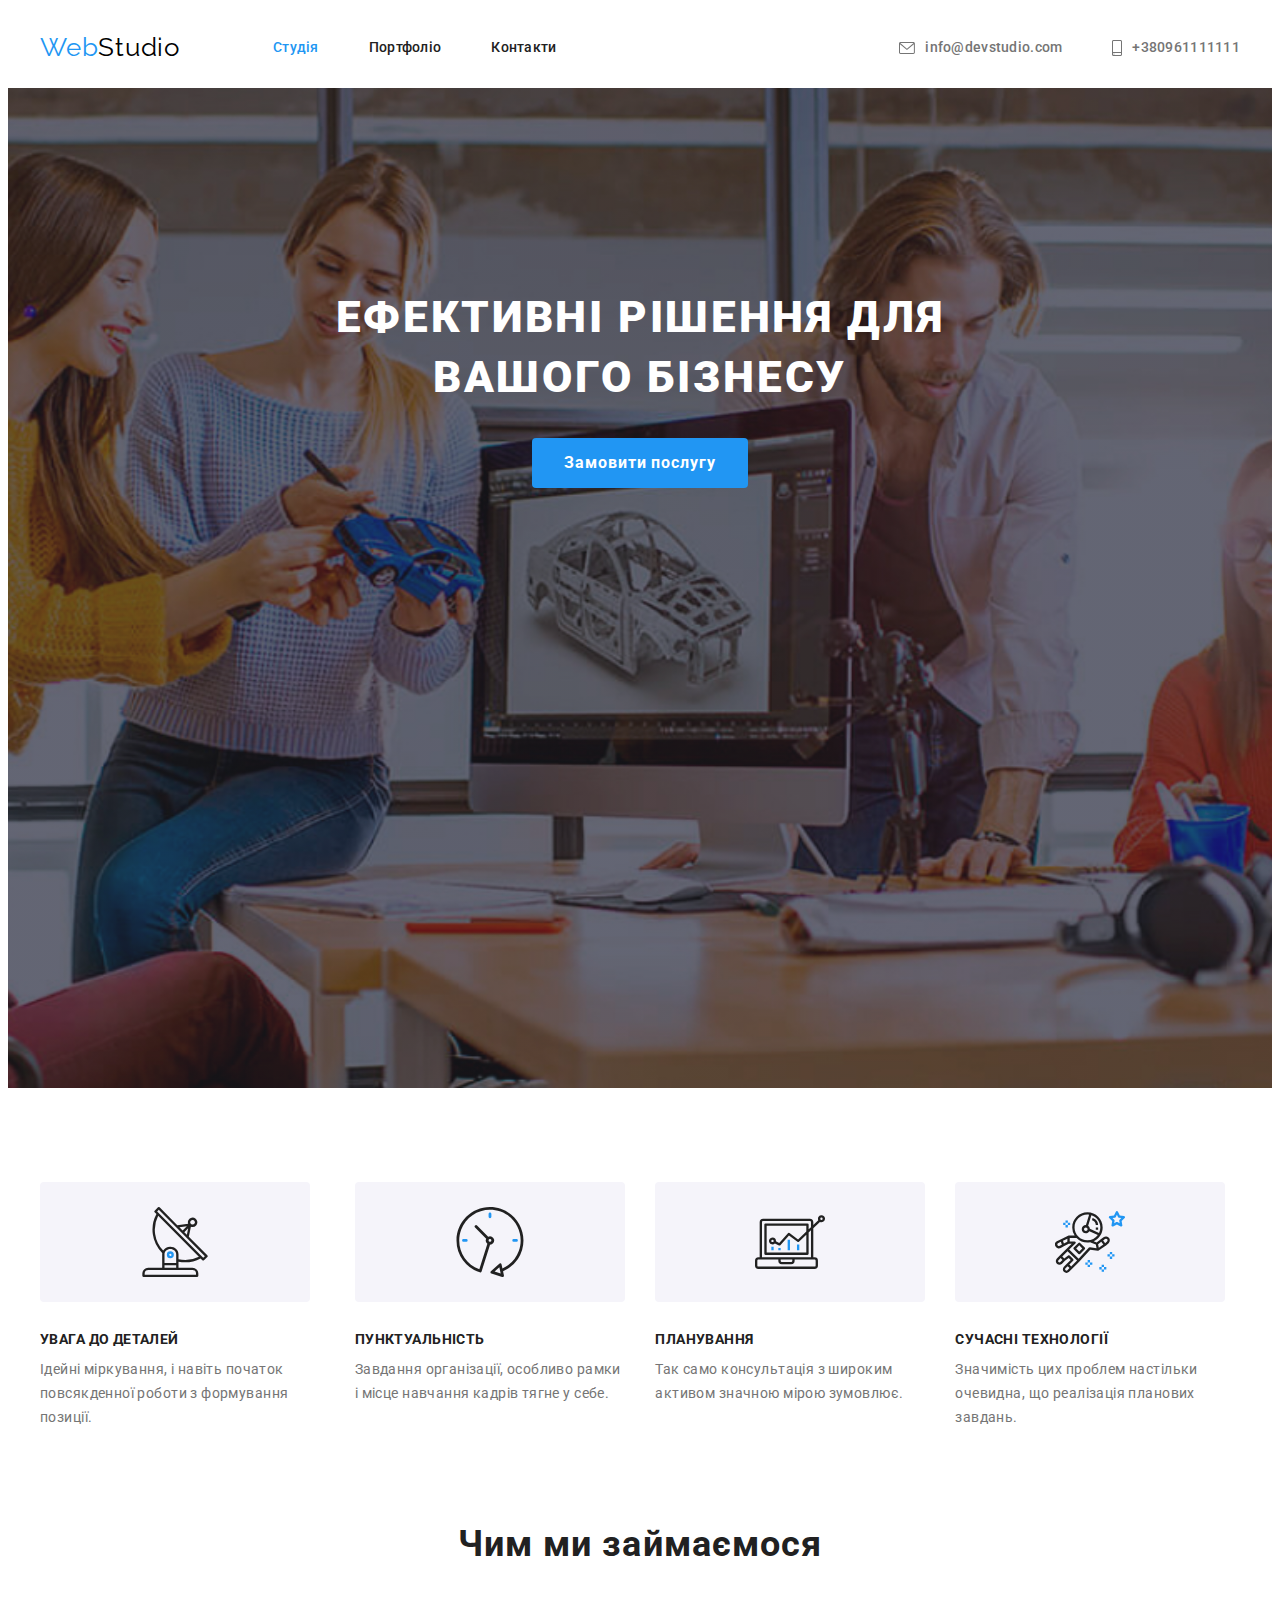
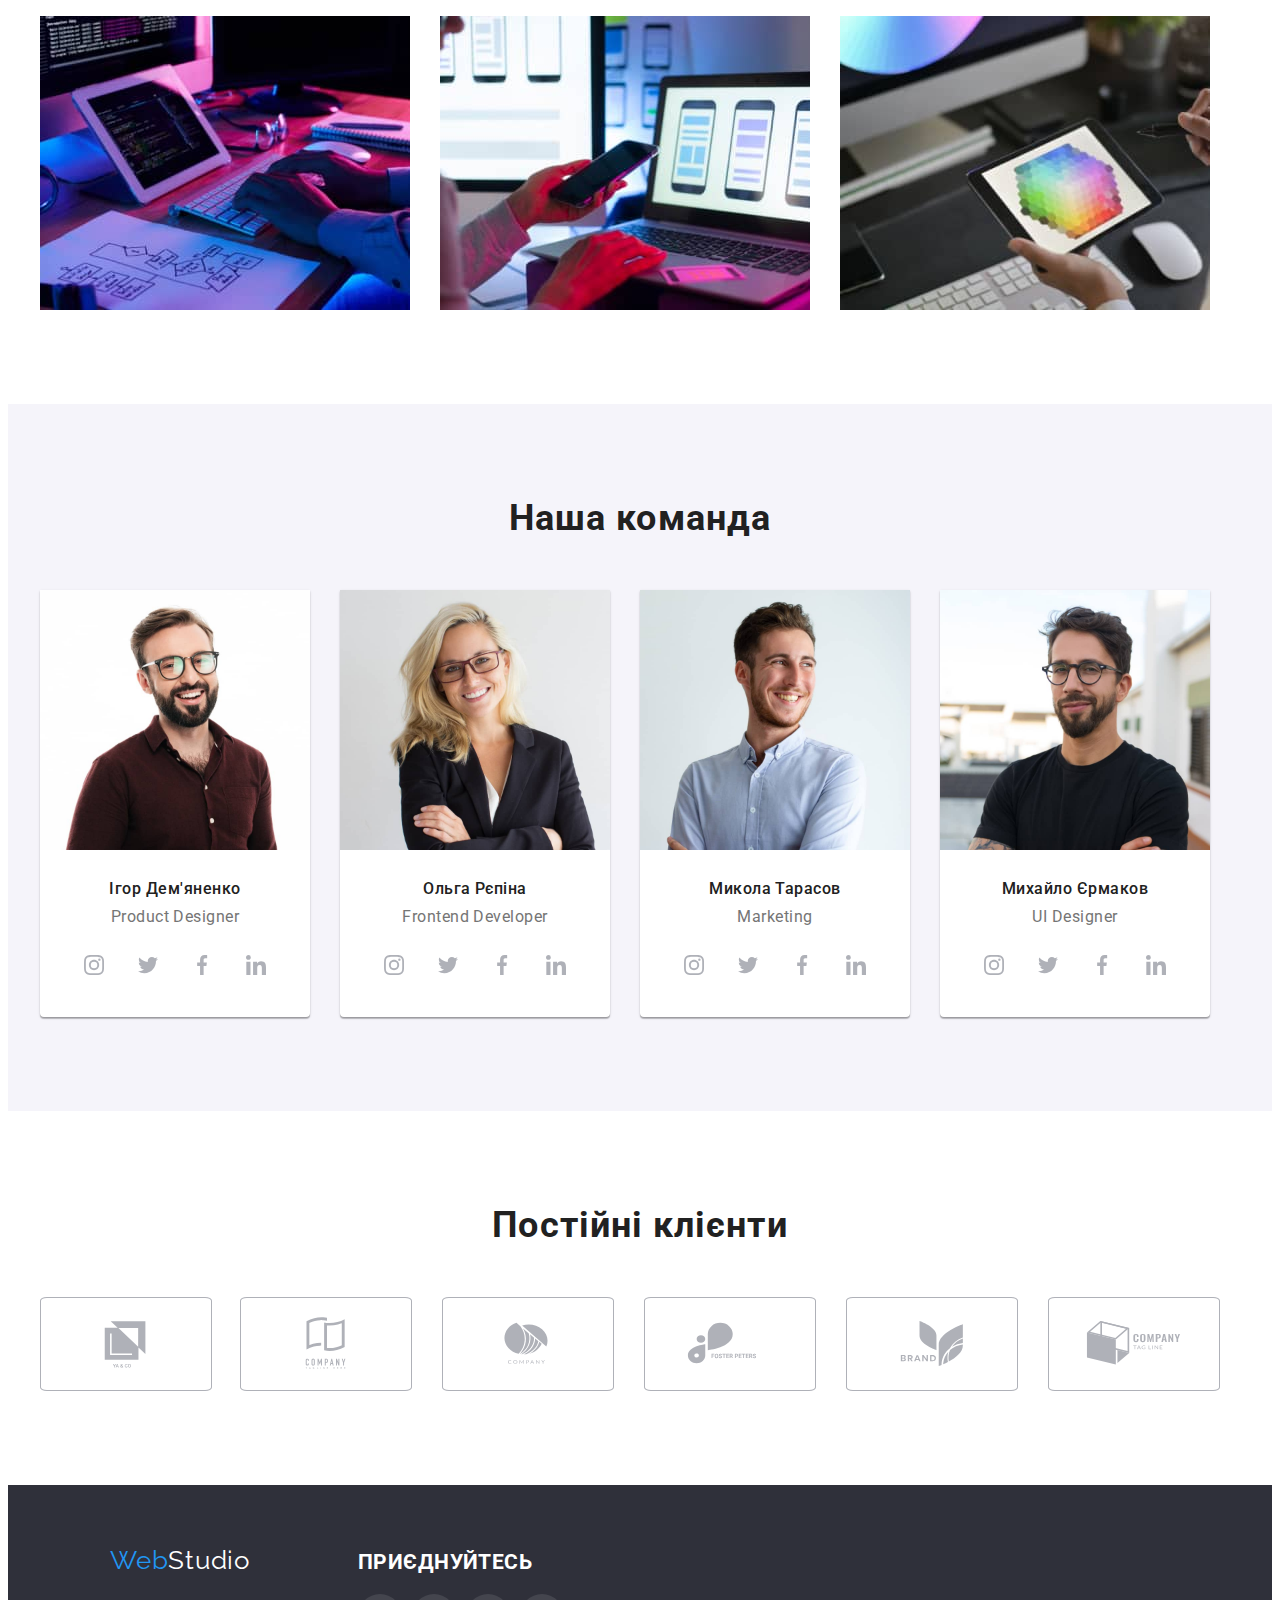
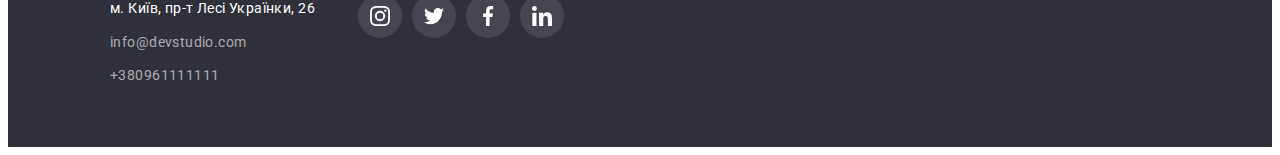
==== index.html @ 0c202efd "Initial commit" ====
<!DOCTYPE html>
<html lang="uk">
  <head>
    <meta charset="UTF-8" />
    <meta http-equiv="X-UA-Compatible" content="IE=edge" />
    <meta name="viewport" content="width=device-width, initial-scale=1.0" />
    <title>Document</title>
    <link
      rel="stylesheet"
      href="https://cdnjs.cloudflare.com/ajax/libs/modern-normalize/1.1.0/modern-normalize.min.css"
      integrity="sha512-wpPYUAdjBVSE4KJnH1VR1HeZfpl1ub8YT/NKx4PuQ5NmX2tKuGu6U/JRp5y+Y8XG2tV+wKQpNHVUX03MfMFn9Q=="
      crossorigin="anonymous"
      referrerpolicy="no-referrer"
    />
    <link
      href="https://fonts.googleapis.com/css2?family=Raleway:wght@700&family=Roboto:wght@400;500;700;900&display=swap"
      rel="stylesheet"
    />
    <link rel="stylesheet" href="./css/styles.css" />
  </head>
  <body>
    <header>
      <div class="container header-container">
        <a href="./index.html" class="logo"
          >Web<span class="logo-header">Studio</span></a
        >
        <nav class="section-works-header">
          <ul class="site-nav list">
            <li class="item">
              <a href="./index.html" class="link current">Студія</a>
            </li>
            <li class="item">
              <a href="./portfolio.html" class="link">Портфоліо</a>
            </li>
            <li class="item"><a href="#" class="link">Контакти</a></li>
          </ul>
        </nav>

        <ul class="list address-header">
          <li class="item">
            <a href="mailto:info@devstudio.com" class="link-address" lang="en">
              <svg class="header-section-address-logo" width="16" height="12">
                <use href="./images/icons-new.svg#icon-envelope"></use>
              </svg>
              info@devstudio.com</a
            >
          </li>
          <li class="item">
            <a href="tel:+380961111111" class="link-address">
              <svg class="header-section-address-logo" width="10" height="16">
                <use href="./images/icons-new.svg#icon-smartphone"></use>
              </svg>
              +380961111111</a
            >
          </li>
        </ul>
      </div>
    </header>
    <main>
      <section class="hero">
        <div class="hero-container container">
          <h1 class="hero-title">Ефективні рішення для вашого бізнесу</h1>
          <button type="button" class="button primary">Замовити послугу</button>
        </div>
      </section>

      <section class="section">
        <div class="container">
          <h2 class="pattern-hidden">Наші переваги</h2>

          <ul class="advantages-list list">
            <li class="item">
              <div class="box-icon-advantages">
                <svg class="icon-advantages" width="70" height="70">
                  <use href="./images/icons-new.svg#icon-antenna"></use>
                </svg>
              </div>
              <h3 class="section-title-primary">УВАГА ДО ДЕТАЛЕЙ</h3>
              <p class="description-advantages">
                Ідейні міркування, і навіть початок повсякденної роботи з
                формування позиції.
              </p>
            </li>
            <li class="item">
              <div class="box-icon-advantages">
                <svg class="icon-advantages" width="70" height="70">
                  <use href="./images/icons-new.svg#icon-clock"></use>
                </svg>
              </div>
              <h3 class="section-title-primary">ПУНКТУАЛЬНІСТЬ</h3>
              <p class="description-advantages">
                Завдання організації, особливо рамки і місце навчання кадрів
                тягне у себе.
              </p>
            </li>
            <li class="item">
              <div class="box-icon-advantages">
                <svg class="icon-advantages" width="70" height="70">
                  <use href="./images/icons-new.svg#icon-diagram"></use>
                </svg>
              </div>
              <h3 class="section-title-primary">ПЛАНУВАННЯ</h3>
              <p class="description-advantages">
                Так само консультація з широким активом значною мірою зумовлює.
              </p>
            </li>
            <li class="item">
              <div class="box-icon-advantages">
                <svg class="icon-advantages" width="70" height="70">
                  <use href="./images/icons-new.svg#icon-astronaut"></use>
                </svg>
              </div>
              <h3 class="section-title-primary">СУЧАСНІ ТЕХНОЛОГІЇ</h3>
              <p class="description-advantages">
                Значимість цих проблем настільки очевидна, що реалізація
                планових завдань.
              </p>
            </li>
          </ul>
        </div>
      </section>
      <section class="work section">
        <div class="container">
          <h2 class="section-title-secondadry">Чим ми займаємося</h2>
          <ul class="work-list list">
            <li>
              <img
                src="./images/comp.jpg"
                alt="Фото с изображением экрана компьютера"
                width="370"
              />
            </li>
            <li>
              <img
                src="./images/smartphone.jpg"
                alt="Фото с изображением смартфона"
                width="370"
              />
            </li>
            <li>
              <img
                src="./images/tablet.jpg"
                alt="Фото с изображением планшета"
                width="370"
              />
            </li>
          </ul>
        </div>
      </section>

      <section class="section-team section">
        <div class="container">
          <h2 class="section-title-secondadry-team">Наша команда</h2>
          <ul class="members list">
            <li class="members-item">
              <img
                src="./images/demianenko.jpg"
                alt="Фото Дем'яненко"
                width="270"
                height="260"
              />
              <div class="names-and-description">
                <h3 class="section-names">Ігор Дем'яненко</h3>
                <p class="description-team">Product Designer</p>
                <ul class="social list">
                  <li class="social-item">
                    <a
                      class="social-link link"
                      href="http://instagram.com"
                      target="_blank"
                      rel="noopener norefference"
                      aria-label="Instagram"
                    >
                      <svg class="social-icon" width="20" height="20">
                        <use href="./images/icons-new.svg#icon-instagram"></use>
                      </svg>
                    </a>
                  </li>
                  <li class="social-item">
                    <a
                      class="social-link link"
                      href="http://twitter.com"
                      target="_blank"
                      rel="noopener norefference"
                      aria-label="Twitter logo"
                    >
                      <svg class="social-icon" width="20" height="20">
                        <use href="./images/icons-new.svg#icon-twitter"></use>
                      </svg>
                    </a>
                  </li>
                  <li class="social-item">
                    <a
                      class="social-link link"
                      href="http://facebook.com"
                      target="_blank"
                      rel="noopener norefference"
                      aria-label="Facebook logo"
                    >
                      <svg class="social-icon" width="20" height="20">
                        <use href="./images/icons-new.svg#icon-facebook"></use>
                      </svg>
                    </a>
                  </li>
                  <li class="social-item">
                    <a
                      class="social-link link"
                      href="http://linkedin.com"
                      target="_blank"
                      rel="noopener norefference"
                      aria-label="linkedin logo"
                    >
                      <svg class="social-icon" width="20" height="20">
                        <use href="./images/icons-new.svg#icon-linkedin"></use>
                      </svg>
                    </a>
                  </li>
                </ul>
              </div>
            </li>
            <li class="members-item">
              <img
                src="./images/repina.jpg"
                alt="Фото Рєпіної"
                width="270"
                height="260"
              />
              <div class="names-and-description">
                <h3 class="section-names">Ольга Рєпіна</h3>
                <p class="description-team">Frontend Developer</p>
                <ul class="social list">
                  <li class="social-item">
                    <a
                      class="social-link link"
                      href="http://instagram.com"
                      target="_blank"
                      rel="noopener norefference"
                      aria-label="Instagram"
                    >
                      <svg class="social-icon" width="20" height="20">
                        <use href="./images/icons-new.svg#icon-instagram"></use>
                      </svg>
                    </a>
                  </li>
                  <li class="social-item">
                    <a
                      class="social-link link"
                      href="http://twitter.com"
                      target="_blank"
                      rel="noopener norefference"
                      aria-label="Twitter logo"
                    >
                      <svg class="social-icon" width="20" height="20">
                        <use href="./images/icons-new.svg#icon-twitter"></use>
                      </svg>
                    </a>
                  </li>
                  <li class="social-item">
                    <a
                      class="social-link link"
                      href="http://facebook.com"
                      target="_blank"
                      rel="noopener norefference"
                      aria-label="Facebook logo"
                    >
                      <svg class="social-icon" width="20" height="20">
                        <use href="./images/icons-new.svg#icon-facebook"></use>
                      </svg>
                    </a>
                  </li>
                  <li class="social-item">
                    <a
                      class="social-link link"
                      href="http://linkedin.com"
                      target="_blank"
                      rel="noopener norefference"
                      aria-label="linkedin logo"
                    >
                      <svg class="social-icon" width="20" height="20">
                        <use href="./images/icons-new.svg#icon-linkedin"></use>
                      </svg>
                    </a>
                  </li>
                </ul>
              </div>
            </li>
            <li class="members-item">
              <img
                src="./images/tarasov.jpg"
                alt="Фото Тарасова"
                width="270"
                height="260"
              />
              <div class="names-and-description">
                <h3 class="section-names">Микола Тарасов</h3>
                <p class="description-team">Marketing</p>
                <ul class="social list">
                  <li class="social-item">
                    <a
                      class="social-link link"
                      href="http://instagram.com"
                      target="_blank"
                      rel="noopener norefference"
                      aria-label="Instagram"
                    >
                      <svg class="social-icon" width="20" height="20">
                        <use href="./images/icons-new.svg#icon-instagram"></use>
                      </svg>
                    </a>
                  </li>
                  <li class="social-item">
                    <a
                      class="social-link link"
                      href="http://twitter.com"
                      target="_blank"
                      rel="noopener norefference"
                      aria-label="Twitter logo"
                    >
                      <svg class="social-icon" width="20" height="20">
                        <use href="./images/icons-new.svg#icon-twitter"></use>
                      </svg>
                    </a>
                  </li>
                  <li class="social-item">
                    <a
                      class="social-link link"
                      href="http://facebook.com"
                      target="_blank"
                      rel="noopener norefference"
                      aria-label="Facebook logo"
                    >
                      <svg class="social-icon" width="20" height="20">
                        <use href="./images/icons-new.svg#icon-facebook"></use>
                      </svg>
                    </a>
                  </li>
                  <li class="social-item">
                    <a
                      class="social-link link"
                      href="http://linkedin.com"
                      target="_blank"
                      rel="noopener norefference"
                      aria-label="linkedin logo"
                    >
                      <svg class="social-icon" width="20" height="20">
                        <use href="./images/icons-new.svg#icon-linkedin"></use>
                      </svg>
                    </a>
                  </li>
                </ul>
              </div>
            </li>
            <li class="members-item">
              <img
                src="./images/ermakov.jpg"
                alt="Фото Єрмакова"
                width="270"
                height="260"
              />
              <div class="names-and-description">
                <h3 class="section-names">Михайло Єрмаков</h3>
                <p class="description-team">UI Designer</p>
                <ul class="social list">
                  <li class="social-item">
                    <a
                      class="social-link link"
                      href="http://instagram.com"
                      target="_blank"
                      rel="noopener norefference"
                      aria-label="Instagram"
                    >
                      <svg class="social-icon" width="20" height="20">
                        <use href="./images/icons-new.svg#icon-instagram"></use>
                      </svg>
                    </a>
                  </li>
                  <li class="social-item">
                    <a
                      class="social-link link"
                      href="http://twitter.com"
                      target="_blank"
                      rel="noopener norefference"
                      aria-label="Twitter logo"
                    >
                      <svg class="social-icon" width="20" height="20">
                        <use href="./images/icons-new.svg#icon-twitter"></use>
                      </svg>
                    </a>
                  </li>
                  <li class="social-item">
                    <a
                      class="social-link link"
                      href="http://facebook.com"
                      target="_blank"
                      rel="noopener norefference"
                      aria-label="Facebook logo"
                    >
                      <svg class="social-icon" width="20" height="20">
                        <use href="./images/icons-new.svg#icon-facebook"></use>
                      </svg>
                    </a>
                  </li>
                  <li class="social-item">
                    <a
                      class="social-link link"
                      href="http://linkedin.com"
                      target="_blank"
                      rel="noopener norefference"
                      aria-label="linkedin logo"
                    >
                      <svg class="social-icon" width="20" height="20">
                        <use href="./images/icons-new.svg#icon-linkedin"></use>
                      </svg>
                    </a>
                  </li>
                </ul>
              </div>
            </li>
          </ul>
        </div>
      </section>
      <section class="section-our-clients">
        <div class="container">
          <h2 class="section-title-our-clients">Постійні клієнти</h2>
          <ul class="clients list">
            <li class="client-item">
              <a
                class="client-link link"
                href="#"
                target="_blank"
                rel="noopener norefference"
                aria-label="client logo"
              >
                <svg class="client-icon" width="106" height="60">
                  <use href="./images/icons-new.svg#icon-LogoYaCo1"></use>
                </svg>
              </a>
            </li>
            <li>
              <a
                class="client-link link"
                href="#"
                target="_blank"
                rel="noopener norefference"
                aria-label="client logo"
              >
                <svg class="client-icon" width="106" height="60">
                  <use href="./images/icons-new.svg#icon-LogoTagComp2"></use>
                </svg>
              </a>
            </li>
            <li>
              <a
                class="client-link link"
                href="#"
                target="_blank"
                rel="noopener norefference"
                aria-label="client logo"
              >
                <svg class="client-icon" width="106" height="60">
                  <use href="./images/icons-new.svg#icon-LogoComp3"></use>
                </svg>
              </a>
            </li>
            <li>
              <a
                class="client-link link"
                href="#"
                target="_blank"
                rel="noopener norefference"
                aria-label="client logo"
              >
                <svg class="client-icon" width="106" height="60">
                  <use
                    href="./images/icons-new.svg#icon-LogoFosterPeters4"
                  ></use>
                </svg>
              </a>
            </li>
            <li>
              <a
                class="client-link link"
                href="#"
                target="_blank"
                rel="noopener norefference"
                aria-label="client logo"
              >
                <svg class="client-icon" width="106" height="60">
                  <use href="./images/icons-new.svg#icon-LogoBrand5"></use>
                </svg>
              </a>
            </li>
            <li>
              <a
                class="client-link link"
                href="#"
                target="_blank"section-our-clients
                rel="noopener norefference"
                aria-label="client logo"
              >
                <svg class="client-icon" width="106" height="60">
                  <use href="./images/icons-new.svg#icon-LogoComp6"></use>
                </svg>
              </a>
            </li>
          </ul>
        </div>
      </section>
    </main>

    <footer class="section-works-footer">
      <div class="container common-wrap-footer">
        <div class="first-footer">
          <a href="./index.html" class="logo"
            >Web<span class="logo-footer">Studio</span>
          </a>
          <address class="address-footer">
            <ul class="list">
              <li class="address-item">
                <a
                  href="https://goo.gl/maps/Q7eHkyQhdYGQR9RCA"
                  target="_blank"
                  rel="noopener noreferrer nofollower"
                  class="link-address-footer"
                  >м. Київ, пр-т Лесі Українки, 26</a
                >
              </li>
              <li class="address-item">
                <a
                  href="mailto:info@devstudio.com"
                  class="address-footer"
                  lang="en"
                  >info@devstudio.com</a
                >
              </li>
              <li class="address-item">
                <a href="tel:+380961111111" class="address-footer"
                  >+380961111111</a
                >
              </li>
            </ul>
          </address>
        </div>

        <div class="container second-footer">
          <h2 class="section-title-social-footer">ПРИЄДНУЙТЕСЬ</h2>
          <ul class="social-footer list">
            <li class="social-item-footer">
              <a
                class="social-link-footer link"
                href="http://instagram.com"
                target="_blank"
                rel="noopener norefference"
                aria-label="Instagram"
              >
                <svg class="social-icon-footer" width="20" height="20">
                  <use href="./images/icons-new.svg#icon-instagram"></use>
                </svg>
              </a>
            </li>
            <li class="social-item-footer">
              <a
                class="social-link-footer link"
                href="http://twitter.com"
                target="_blank"
                rel="noopener norefference"
                aria-label="Twitter logo"
              >
                <svg class="social-icon-footer" width="20" height="20">
                  <use href="./images/icons-new.svg#icon-twitter"></use>
                </svg>
              </a>
            </li>
            <li class="social-item-footer">
              <a
                class="social-link-footer link"
                href="http://facebook.com"
                target="_blank"
                rel="noopener norefference"
                aria-label="Facebook logo"
              >
                <svg class="social-icon-footer" width="20" height="20">
                  <use href="./images/icons-new.svg#icon-facebook"></use>
                </svg>
              </a>
            </li>
            <li class="social-item-footer">
              <a
                class="social-link-footer link"
                href="http://linkedin.com"
                target="_blank"
                rel="noopener norefference"
                aria-label="linkedin logo"
              >
                <svg class="social-icon-footer" width="20" height="20">
                  <use href="./images/icons-new.svg#icon-linkedin"></use>
                </svg>
              </a>
            </li>
          </ul>
        </div>
      </div>
    </footer>
  </body>
</html>
---- css/styles.css ----
:root {
  --title-text-color: #212121;
  --maket-color: #ffffff;
  --primary-text-color: #757575;
  --accent-color: #2196f3;
}

body {
  font-family: Roboto, sans-serif;
  font-size: 14px;
  letter-spacing: 0.03em;
  background-color: var(--maket-color);
  color: var(--primary-text-color);
}

h1,
h2,
h3,
h4,
h5,
h6,
p {
  margin: 0;
}
img {
  display: block;
  max-width: 100%;
  height: auto;
}
button {
  display: block;
  cursor: pointer;
  border: none;
  border-radius: 4px;
}

.list {
  list-style: none;
  padding-left: 0;
  margin: 0;
}
.link {
  text-decoration: none;
}
.container {
  width: 1200px;
  margin: 0 auto;
  padding-left: 15px;
  padding-right: 15px;
}
.section {
  padding-top: 94px;
  padding-bottom: 94px;
}
/*Header*/

.header {
  border-bottom-width: 1px;
  border-bottom-style: solid;
  border-bottom-color: #ececec;
}

.header-container {
  display: flex;
  align-items: center;
}
.logo {
  font-family: Raleway, sans-serif;
  font-size: 26px;
  line-height: 1.2;
  letter-spacing: 0.03em;
  text-decoration: none;
  color: var(--accent-color);
  margin-right: 93px;
}
.address-header {
  margin-left: auto;
  display: flex;
  align-items: center;
  gap: 50px;
}
.link-address {
  font-weight: 500;
  line-height: 1.14;
  letter-spacing: 0.02em;
  color: var(--primary-text-color);
  text-decoration: none;
  display: flex;
  align-items: center;
}
.logo-header {
  color: #000000;
}
.logo-footer {
  color: var(--maket-color);
}

.site-nav .link {
  display: block;
  color: var(--title-text-color);
  font-weight: 500;
  line-height: 1.14;
  letter-spacing: 0.02em;
  text-decoration: none;
  cursor: pointer;
  padding-top: 32px;
  padding-bottom: 32px;
}
.site-nav .link:hover,
.site-nav .link:focus {
  color: var(--accent-color);
}
.site-nav .link.current {
  color: var(--accent-color);
  padding-top: 32px;
  padding-bottom: 32px;
}

.link-address:hover,
.link-address:focus {
  color: var(--accent-color);
}

.header-section-address-logo {
  margin-right: 10px;
  fill: currentColor;
}
.header-section-address-logo:hover,
.header-section-address-logo:focus {
  color: var(--accent-color);
}

/* Page header */

.section-works-header {
}
.site-nav {
  display: flex;
  gap: 50px;
}

.link-address .item:last-child {
  margin-right: 0;
  padding-right: 215px;
}
.link-address .item:not(:last-child) {
  margin-right: 50px;
  margin-left: 300px;
}

/*Hero-title*/

.hero {
  background-color: #2f303a;
  background-image: linear-gradient(
      rgba(47, 48, 58, 0.4),
      rgba(47, 48, 58, 0.4)
    ),
    url(../images/hero.jpg);
  background-position: center;
  background-size: cover;
  background-repeat: no-repeat;
  text-align: center;
  padding: 200px 0;
  max-width: 1600px;
  height: 600px;
  margin: 0 auto;
}
.hero-title {
  color: var(--maket-color);
  font-weight: 900;
  font-size: 44px;
  line-height: 1.36;
  text-align: center;
  letter-spacing: 0.06em;
  text-transform: uppercase;
  width: 696px;
  margin: 0 auto;
  margin-bottom: 30px;
  /* изменить тут марджин боттом перебвиает маржин авто*/
}
.button.primary {
  font-family: "Roboto";
  font-weight: 700;
  font-size: 16px;
  line-height: 1.87;
  letter-spacing: 0.06em;
  color: var(--maket-color);
  background: var(--accent-color);
  align-items: center;
  text-align: center;
  cursor: pointer;
  padding: 10px 32px;
  border: none;
  border-radius: 4px;
  margin-right: auto;
  margin-left: auto;
}

/* Section advantages*/

.pattern-hidden {
  position: absolute;
  width: 1px;
  height: 1px;
  margin: -1px;
  border: 0;
  padding: 0;
  white-space: nowrap;
  clip-path: inset(100%);
  clip: rect(0 0 0 0);
  overflow: hidden;
}
.advantages-list {
  display: flex;
  gap: 30px;
}

.section-title-primary {
  color: var(--title-text-color);
  font-weight: 700;
  line-height: 1.14;
  font-size: 14px;
  text-transform: uppercase;
  margin-bottom: 10px;
  margin-top: 30px;
}
.description-advantages {
  line-height: 1.71;
  color: var(--primary-text-color);
}
.advantages-icons-list {
  display: flex;
  gap: 30px;
}
.box-icon-advantages {
  background-color: #f5f4fa;
  width: 270px;
  height: 120px;
  display: flex;
  justify-content: center;
  align-items: center;
  border-radius: 4px;
}
.icon-advantages {
}
/* Title secondary-Our works*/

.work {
  padding-top: 0;
}

.work-list {
  display: flex;
  gap: 30px;
}
.section-title-secondadry {
  font-weight: 700;
  font-size: 36px;
  line-height: 1.166;
  text-align: center;
  letter-spacing: 0.03em;
  color: var(--title-text-color);
  margin-bottom: 50px;
}

/* Team*/
.container {
}
.section-team {
  background: #f5f4fa;
}

.section-title-secondadry-team {
  font-weight: 700;
  font-size: 36px;
  line-height: 1.166;
  text-align: center;
  letter-spacing: 0.03em;
  color: var(--title-text-color);
  margin-bottom: 50px;
}
.members {
  display: flex;
  gap: 30px;
}
.members-item {
  background-color: var(--maket-color);
  box-shadow: 0px 1px 3px rgba(0, 0, 0, 0.12), 0px 1px 1px rgba(0, 0, 0, 0.14),
    0px 2px 1px rgba(0, 0, 0, 0.2);
  border-radius: 0px 0px 4px 4px;
}

.names-and-description {
  padding-top: 30px;
  padding-bottom: 30px;
}
.section-names {
  font-weight: 500;
  font-size: 16px;
  line-height: 1.17;
  letter-spacing: 0.03em;
  color: var(--title-text-color);
  text-align: center;
  margin-bottom: 10px;
}
.description-team {
  font-size: 16px;
  line-height: 1.17;
  font-weight: 400;
  letter-spacing: 0.03em;
  color: var(--primary-text-color);
  text-align: center;
}
.social {
  display: flex;
  justify-content: center;
  align-content: center;
  gap: 10px;
  margin-top: 16px;
}
.social-link {
  display: flex;
  justify-content: center;
  /*align-content: center;*/
  align-items: center;
  width: 44px;
  height: 44px;
  border-radius: 50%;
  background-color: var(--maket-color);
  color: #afb1b8;
}
.social-link:hover,
.social-link:focus {
  background-color: var(--accent-color);
  border-radius: 50%;
  color: var(--maket-color);
}
.social-icon {
  fill: currentColor;
}

/*Section Our clients*/
.container {
  margin-top: 0;
  margin-bottom: 0;
}
.section-our-clients {
  padding: 94px, auto;
}
.section-title-our-clients {
  font-weight: 700;
  font-size: 36px;
  line-height: 1.166;
  text-align: center;
  letter-spacing: 0.03em;
  color: var(--title-text-color);
  margin-bottom: 50px;
  padding-top: 94px;
}
.clients {
  display: flex;
  gap: 30px;
  padding-bottom: 94px;
}

.client-link {
  display: flex;
  justify-content: center;
  align-items: center;
  width: 170px;
  height: 92px;
  border-radius: 4%;
  color: #afb1b8;
  border: solid currentColor 1px;
  fill: currentColor;
}
.client-link:hover,
.client-link:focus {
  color: var(--accent-color);
}

.client-item {
  width: 170px;
  height: 92px;
}

.client-icon:hover,
.client-icon:focus {
  fill: currentColor;
}
/*Section footer*/

.section-works-footer {
  background: #2f303a;
  padding: 60px 0;
  display: flex;
}
.common-wrap-footer {
  display: flex;
  align-items: baseline;
}
.first-footer {
  margin-left: 70px;
}

.address-item:not(:last-child) {
  margin-bottom: 9px;
}

.address-footer {
  margin-top: 20px;
  font-style: normal;
  line-height: 24px;
  letter-spacing: 0.03em;
  color: rgba(255, 255, 255, 0.6);
  text-decoration: none;
}
.address-footer:hover,
.address-footer:focus {
  color: var(--accent-color);
}
.link-address-footer {
  font-style: normal;
  line-height: 1.71;
  letter-spacing: 0.03em;
  color: var(--maket-color);
  text-decoration: none;
  cursor: pointer;
}
.link-address-footer:hover,
.link-address-footer:focus {
  color: var(--accent-color);
}
/*Footer social links*/
.section-title-social-footer {
  font-weight: 700;
  line-height: 1, 14;

  color: #ffffff;
  margin-bottom: 20px;
}
.social-footer {
  display: flex;

  gap: 10px;
}
.social-link-footer {
  display: flex;
  justify-content: center;
  /*align-content: center;*/
  align-items: center;
  width: 44px;
  height: 44px;
  border-radius: 50%;
  background-color: #ffffff1a;
  fill: currentColor;
}
.social-link-footer:hover,
.social-link-footer:focus {
  background-color: var(--accent-color);
  border-radius: 50%;
}
.social-icon-footer {
  color: var(--maket-color);
}

/*Portfolio-page*/

.portfolio-buttons {
  display: flex;
  justify-content: center;
  gap: 8px;
  padding-top: 94px;
  padding-bottom: 50px;
}
.button.secondary {
  font-family: "Roboto";
  font-weight: 500;
  font-size: 16px;
  line-height: 1.62;
  letter-spacing: 0.03em;
  color: var(--title-text-color);
  background: #f5f4fa;
  cursor: pointer;
  padding: 6px 22px;
}
.button.secondary:hover,
.button.secondary:focus {
  color: var(--maket-color);
  background-color: var(--accent-color);
  box-shadow: 0px 3px 1px rgba(0, 0, 0, 0.1), 0px 1px 2px rgba(0, 0, 0, 0.08),
    0px 2px 2px rgba(0, 0, 0, 0.12);
  border-radius: 4px;
}

/*Portfolio examples*/

.examples-list {
  display: flex;
  flex-wrap: wrap;
  gap: 30px;
}
.examples-site-and-description {
  padding: 24px 20px;
  border: 1px solid #eeeeee;
}

.section-title-product {
  font-weight: 700;
  font-size: 18px;
  line-height: 2;
  letter-spacing: 0.06em;
  color: var(--title-text-color);
  margin-bottom: 4px;
}
.description-product {
  font-size: 16px;
  line-height: 1.87;
  font-weight: 400;
  letter-spacing: 0.03em;
  color: var(--primary-text-color);
}

.portfolio-element {
  width: 370px;
}
.portfolio-element:nth-child(n + 7) {
  margin-bottom: 94px;
}
.portfolio-link {
  display: block;
}
.portfolio-link:hover,
.portfolio-link:focus {
  box-shadow: 0px 1px 1px rgba(0, 0, 0, 0.12), 0px 4px 4px rgba(0, 0, 0, 0.06),
    1px 4px 6px rgba(0, 0, 0, 0.16);
}
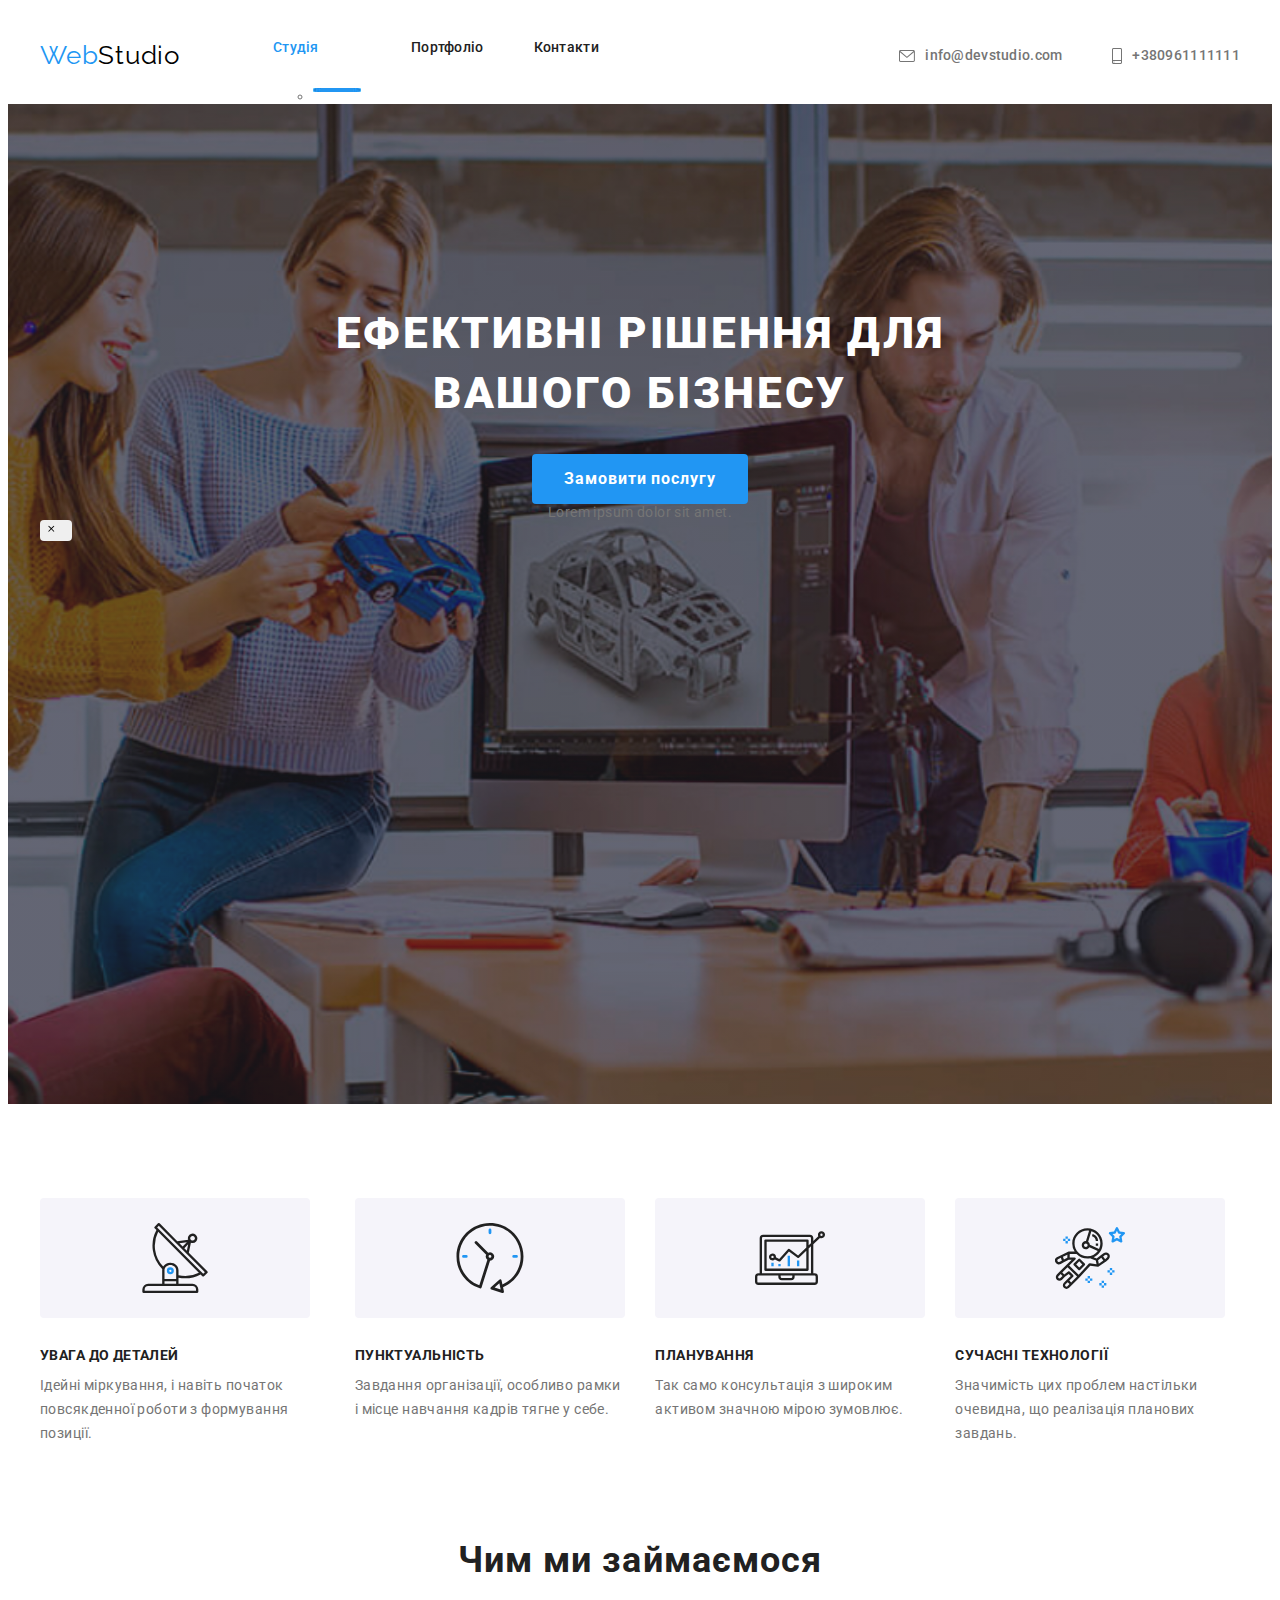
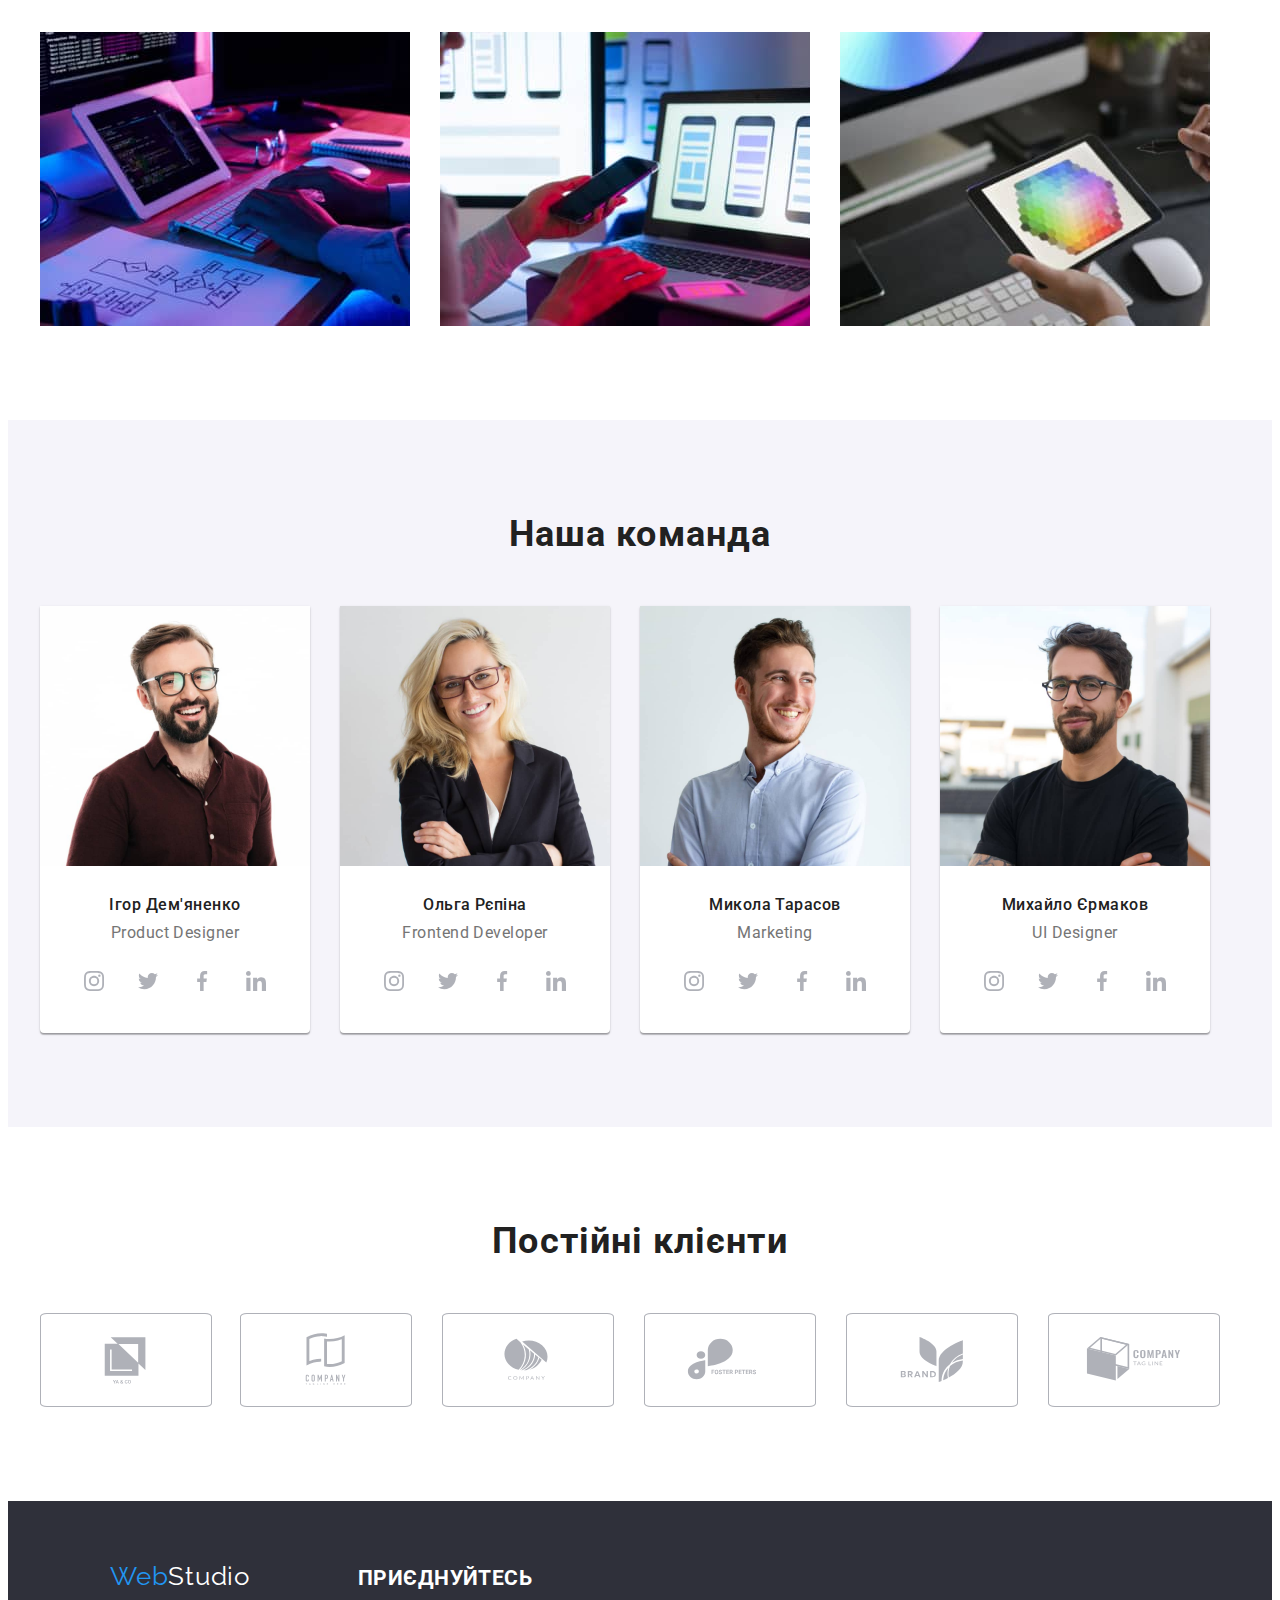
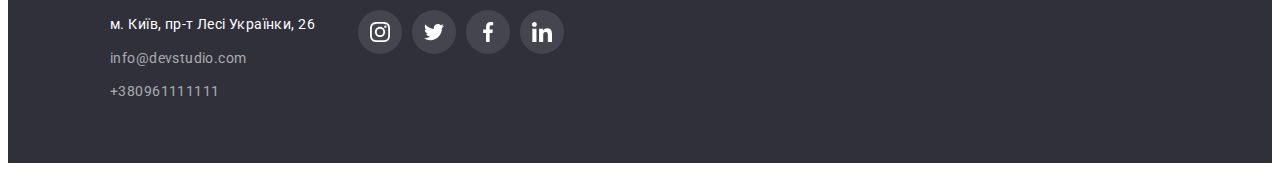
==== commit 0fc3474c: "20.11.2022" ====
--- a/index.html
+++ b/index.html
@@ -28,7 +28,13 @@
           <ul class="site-nav list">
             <li class="item">
               <a href="./index.html" class="link current">Студія</a>
-            </li>
+              <ul>
+                <li class="hover-line">
+                  <img src="./images/hover-line1.jpg" width="48" height="4" />
+                </li>
+              </ul>
+            </li>
+
             <li class="item">
               <a href="./portfolio.html" class="link">Портфоліо</a>
             </li>
@@ -58,9 +64,21 @@
     </header>
     <main>
       <section class="hero">
-        <div class="hero-container container">
+        <div class="container">
           <h1 class="hero-title">Ефективні рішення для вашого бізнесу</h1>
-          <button type="button" class="button primary">Замовити послугу</button>
+          <button data-modal-open type="button" class="button primary">
+            Замовити послугу
+          </button>
+          <div class="backdrop is-hidden" data-modal>
+            <div class="modal">
+              <p>Lorem ipsum dolor sit amet.</p>
+              <button data-modal-close class="close-button">
+                <svg class="header-section-address-logo" width="10" height="16">
+                  <use href="./images/icons-new.svg#icon-close"></use>
+                </svg>
+              </button>
+            </div>
+          </div>
         </div>
       </section>
 
@@ -494,7 +512,8 @@
               <a
                 class="client-link link"
                 href="#"
-                target="_blank"section-our-clients
+                target="_blank"
+                section-our-clients
                 rel="noopener norefference"
                 aria-label="client logo"
               >
@@ -601,5 +620,6 @@
         </div>
       </div>
     </footer>
+    <script src="./js/modal.js"></script>
   </body>
 </html>
--- a/css/styles.css
+++ b/css/styles.css
@@ -114,6 +114,21 @@
   color: var(--accent-color);
   padding-top: 32px;
   padding-bottom: 32px;
+}
+.link.current::after {
+  content: "yyy";
+  width: 48px;
+  height: 4px;
+  corner radius: 2px
+  background-size: contain;
+  display: none;
+  background-image: url("./images/hover-line1.jpg");
+                
+  color: var(--accent-color);
+}
+.hover-line {
+  text-decoration: none;
+  
 }
 
 .link-address:hover,
@@ -196,6 +211,46 @@
   margin-right: auto;
   margin-left: auto;
 }
+/*
+.backdrop {
+  position: fixed;
+  top: 0;
+  left: 0;
+  width: 100%;
+  height: 100%;
+  background-color: rgba(0, 0, 0, 0.06);
+}
+.backdrop .is-hidden {
+  opacity: 0;
+  pointer-events: none;
+}
+
+.modal {
+  position: absolute;
+  width: 528px;
+  height: 581px;
+  top: 50%;
+  left: 50%;
+  transform: translate(-50%, -50%);
+  background-color: #ffffff;
+}
+.close-button {
+  position: absolute;
+  border-radius: 50%;
+  width: 30px;
+  height: 30px;
+  margin-top: 8px;
+  margin-right: 8px;
+  padding-top: px;
+  top: 0;
+  right: 0;
+  background-color: var(--maket-color);
+  border: 1px solid rgba(0, 0, 0, 0.1);
+}
+.header-section-address-logo {
+  transform: translate(18%, 18%);
+}
+*/
 
 /* Section advantages*/
 
@@ -333,7 +388,7 @@
 .social-link:hover,
 .social-link:focus {
   background-color: var(--accent-color);
-  border-radius: 50%;
+  
   color: var(--maket-color);
 }
 .social-icon {
@@ -341,10 +396,7 @@
 }
 
 /*Section Our clients*/
-.container {
-  margin-top: 0;
-  margin-bottom: 0;
-}
+
 .section-our-clients {
   padding: 94px, auto;
 }
@@ -536,3 +588,19 @@
   box-shadow: 0px 1px 1px rgba(0, 0, 0, 0.12), 0px 4px 4px rgba(0, 0, 0, 0.06),
     1px 4px 6px rgba(0, 0, 0, 0.16);
 }
+
+.portfolio-element {
+  position: relative;
+}
+.portfolio-element:hover .detailes-description {
+  display: block;
+}
+.detailes-description {
+  margin: 0;
+  padding: 0;
+  color: blueviolet;
+position:absolute;
+bottom: 100%;
+left: 0;
+outline: 5px solid #2196f3; 
+}
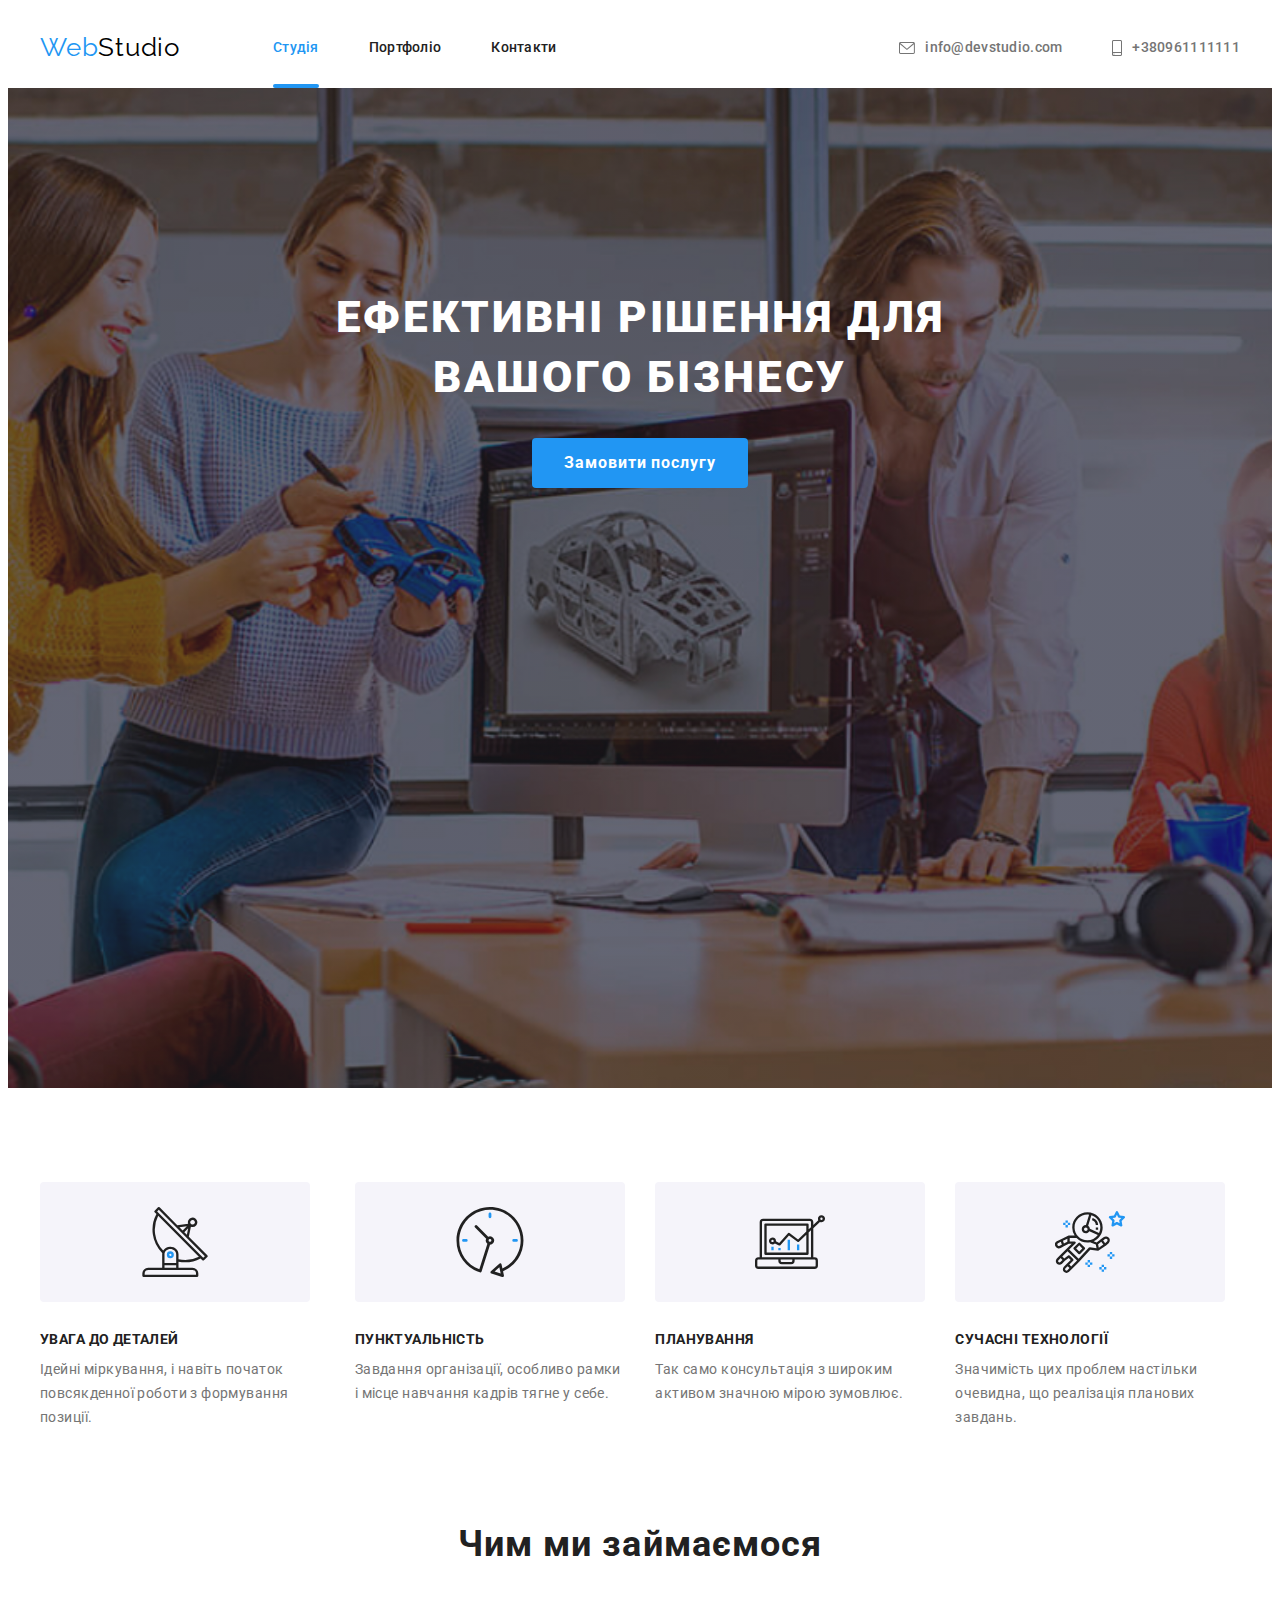
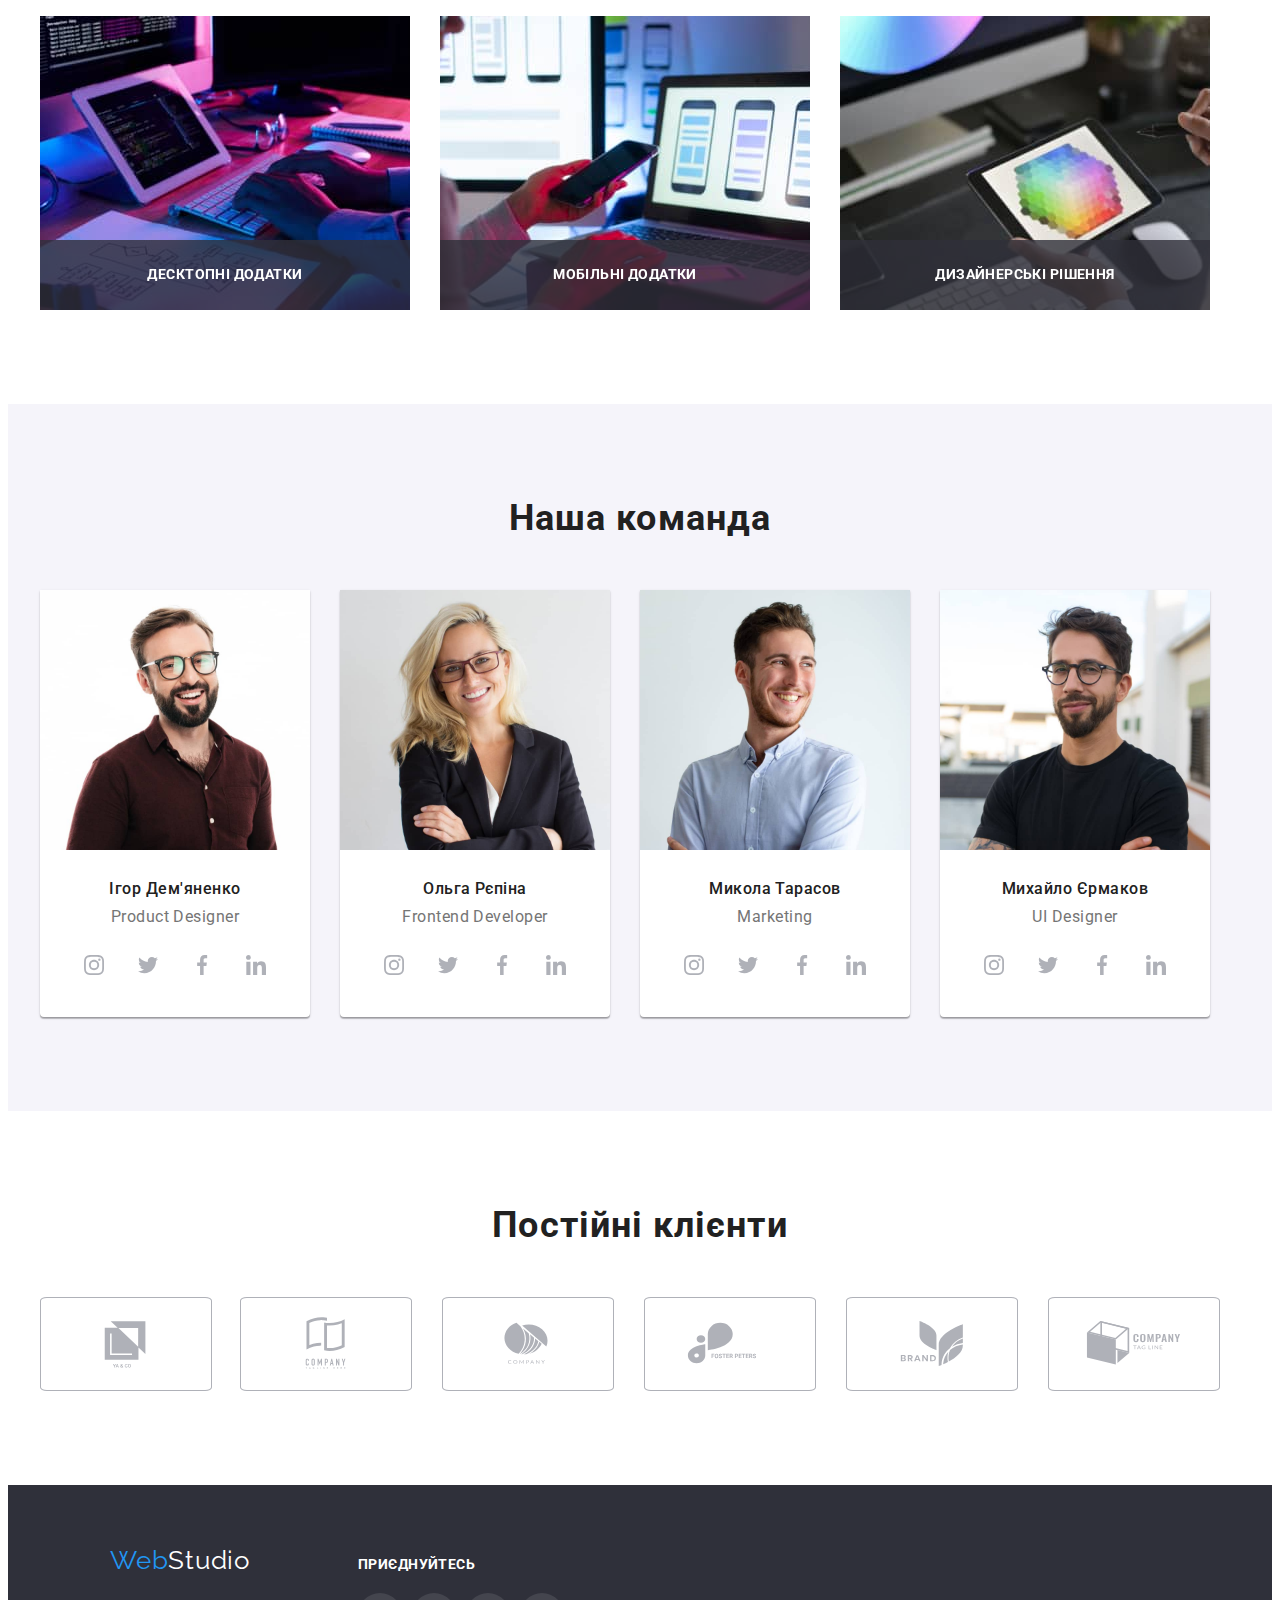
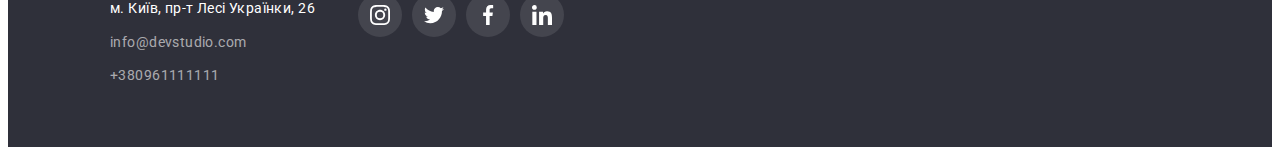
==== commit d74b6479: "Наш урок 20.11.2022" ====
--- a/index.html
+++ b/index.html
@@ -26,19 +26,16 @@
         >
         <nav class="section-works-header">
           <ul class="site-nav list">
-            <li class="item">
-              <a href="./index.html" class="link current">Студія</a>
-              <ul>
-                <li class="hover-line">
-                  <img src="./images/hover-line1.jpg" width="48" height="4" />
-                </li>
-              </ul>
+            <li class="site-item">
+              <a href="./index.html" class="site-link link current">Студія</a>
             </li>
 
-            <li class="item">
-              <a href="./portfolio.html" class="link">Портфоліо</a>
-            </li>
-            <li class="item"><a href="#" class="link">Контакти</a></li>
+            <li class="site-item">
+              <a href="./portfolio.html" class="site-link link">Портфоліо</a>
+            </li>
+            <li class="site-item">
+              <a href="#" class="site-link link">Контакти</a>
+            </li>
           </ul>
         </nav>
 
@@ -72,8 +69,8 @@
           <div class="backdrop is-hidden" data-modal>
             <div class="modal">
               <p>Lorem ipsum dolor sit amet.</p>
-              <button data-modal-close class="close-button">
-                <svg class="header-section-address-logo" width="10" height="16">
+              <button data-modal-close class="modal-close">
+                <svg class="modal-close-icon" width="18" height="18">
                   <use href="./images/icons-new.svg#icon-close"></use>
                 </svg>
               </button>
@@ -141,26 +138,29 @@
         <div class="container">
           <h2 class="section-title-secondadry">Чим ми займаємося</h2>
           <ul class="work-list list">
-            <li>
+            <li class="work-item">
               <img
                 src="./images/comp.jpg"
                 alt="Фото с изображением экрана компьютера"
                 width="370"
               />
-            </li>
-            <li>
+              <p class="work-descr">Десктопні додатки</p>
+            </li>
+            <li class="work-item">
               <img
                 src="./images/smartphone.jpg"
                 alt="Фото с изображением смартфона"
                 width="370"
               />
-            </li>
-            <li>
+              <p class="work-descr">Мобільні додатки</p>
+            </li>
+            <li class="work-item">
               <img
                 src="./images/tablet.jpg"
                 alt="Фото с изображением планшета"
                 width="370"
               />
+              <p class="work-descr">Дизайнерські рішення</p>
             </li>
           </ul>
         </div>
@@ -562,7 +562,7 @@
         </div>
 
         <div class="container second-footer">
-          <h2 class="section-title-social-footer">ПРИЄДНУЙТЕСЬ</h2>
+          <p class="section-title-social-footer">ПРИЄДНУЙТЕСЬ</p>
           <ul class="social-footer list">
             <li class="social-item-footer">
               <a
--- a/css/styles.css
+++ b/css/styles.css
@@ -3,6 +3,7 @@
   --maket-color: #ffffff;
   --primary-text-color: #757575;
   --accent-color: #2196f3;
+  --work-bg: rgba(47, 48, 58, 0.8);
 }
 
 body {
@@ -87,7 +88,17 @@
   text-decoration: none;
   display: flex;
   align-items: center;
-}
+
+  transition-property: color;
+  transition-duration: 250ms;
+  transition-timing-function: cubic-bezier(0.4, 0, 0.2, 1);
+}
+
+.link-address:hover,
+.link-address:focus {
+  color: var(--accent-color);
+}
+
 .logo-header {
   color: #000000;
 }
@@ -95,45 +106,41 @@
   color: var(--maket-color);
 }
 
-.site-nav .link {
+.site-link {
   display: block;
   color: var(--title-text-color);
   font-weight: 500;
   line-height: 1.14;
   letter-spacing: 0.02em;
   text-decoration: none;
-  cursor: pointer;
   padding-top: 32px;
   padding-bottom: 32px;
-}
-.site-nav .link:hover,
-.site-nav .link:focus {
-  color: var(--accent-color);
-}
-.site-nav .link.current {
-  color: var(--accent-color);
-  padding-top: 32px;
-  padding-bottom: 32px;
-}
-.link.current::after {
-  content: "yyy";
-  width: 48px;
+
+  transition-property: color;
+  transition-duration: 250ms;
+  transition-timing-function: cubic-bezier(0.4, 0, 0.2, 1);
+}
+.site-link:hover,
+.site-link:focus {
+  color: var(--accent-color);
+}
+.current {
+  color: var(--accent-color);
+  position: relative;
+}
+.current::after {
+  content: "";
+  position: absolute;
+  bottom: 0;
+  left: 0;
+  width: 100%;
   height: 4px;
-  corner radius: 2px
-  background-size: contain;
-  display: none;
-  background-image: url("./images/hover-line1.jpg");
-                
-  color: var(--accent-color);
+  border-radius: 2px;
+
+  background-color: var(--accent-color);
 }
 .hover-line {
   text-decoration: none;
-  
-}
-
-.link-address:hover,
-.link-address:focus {
-  color: var(--accent-color);
 }
 
 .header-section-address-logo {
@@ -211,16 +218,21 @@
   margin-right: auto;
   margin-left: auto;
 }
-/*
+
 .backdrop {
   position: fixed;
   top: 0;
   left: 0;
   width: 100%;
   height: 100%;
+  opacity: 1;
   background-color: rgba(0, 0, 0, 0.06);
-}
-.backdrop .is-hidden {
+
+  transition-property: opacity;
+  transition-duration: 250ms;
+  transition-timing-function: cubic-bezier(0.4, 0, 0.2, 1);
+}
+.backdrop.is-hidden {
   opacity: 0;
   pointer-events: none;
 }
@@ -234,23 +246,38 @@
   transform: translate(-50%, -50%);
   background-color: #ffffff;
 }
-.close-button {
+.modal-close {
   position: absolute;
   border-radius: 50%;
   width: 30px;
   height: 30px;
-  margin-top: 8px;
-  margin-right: 8px;
-  padding-top: px;
-  top: 0;
-  right: 0;
-  background-color: var(--maket-color);
+  top: 8px;
+  right: 8px;
+  color: var(--title-text-color);
+
+  display: flex;
+  align-items: center;
+  justify-content: center;
+
+  background-color: transparent;
   border: 1px solid rgba(0, 0, 0, 0.1);
-}
-.header-section-address-logo {
-  transform: translate(18%, 18%);
-}
-*/
+
+  transition-property: border-color, color;
+  transition-duration: 250ms;
+  transition-timing-function: cubic-bezier(0.4, 0, 0.2, 1);
+}
+
+.modal-close:hover,
+.modal-close:focus {
+  color: var(--accent-color);
+  border-color: var(--accent-color);
+}
+.modal-close-icon {
+  display: flex;
+  align-items: center;
+  justify-content: center;
+  fill: currentColor;
+}
 
 /* Section advantages*/
 
@@ -309,6 +336,28 @@
   display: flex;
   gap: 30px;
 }
+
+.work-item {
+  position: relative;
+}
+
+.work-descr {
+  position: absolute;
+  bottom: 0;
+  width: 100%;
+  height: 70px;
+
+  display: flex;
+  align-items: center;
+  justify-content: center;
+
+  font-weight: 700;
+  line-height: 1.14;
+  text-transform: uppercase;
+
+  color: var(--maket-color);
+  background-color: var(--work-bg);
+}
 .section-title-secondadry {
   font-weight: 700;
   font-size: 36px;
@@ -377,18 +426,21 @@
 .social-link {
   display: flex;
   justify-content: center;
-  /*align-content: center;*/
   align-items: center;
   width: 44px;
   height: 44px;
   border-radius: 50%;
-  background-color: var(--maket-color);
+
   color: #afb1b8;
+
+  transition-property: color, background-color;
+  transition-duration: 250ms;
+  transition-timing-function: cubic-bezier(0.4, 0, 0.2, 1);
 }
 .social-link:hover,
 .social-link:focus {
   background-color: var(--accent-color);
-  
+
   color: var(--maket-color);
 }
 .social-icon {
@@ -426,6 +478,10 @@
   color: #afb1b8;
   border: solid currentColor 1px;
   fill: currentColor;
+
+  transition-property: color;
+  transition-duration: 250ms;
+  transition-timing-function: cubic-bezier(0.4, 0, 0.2, 1);
 }
 .client-link:hover,
 .client-link:focus {
@@ -487,10 +543,10 @@
 /*Footer social links*/
 .section-title-social-footer {
   font-weight: 700;
-  line-height: 1, 14;
-
+  line-height: 1.14;
   color: #ffffff;
   margin-bottom: 20px;
+  text-transform: uppercase;
 }
 .social-footer {
   display: flex;
@@ -500,7 +556,7 @@
 .social-link-footer {
   display: flex;
   justify-content: center;
-  /*align-content: center;*/
+
   align-items: center;
   width: 44px;
   height: 44px;
@@ -523,8 +579,7 @@
   display: flex;
   justify-content: center;
   gap: 8px;
-  padding-top: 94px;
-  padding-bottom: 50px;
+  margin-bottom: 50px;
 }
 .button.secondary {
   font-family: "Roboto";
@@ -533,9 +588,14 @@
   line-height: 1.62;
   letter-spacing: 0.03em;
   color: var(--title-text-color);
+  border-radius: 4px;
   background: #f5f4fa;
   cursor: pointer;
-  padding: 6px 22px;
+  padding: 6px 25px;
+
+  transition-property: color, background-color, box-shadow;
+  transition-duration: 250ms;
+  transition-timing-function: cubic-bezier(0.4, 0, 0.2, 1);
 }
 .button.secondary:hover,
 .button.secondary:focus {
@@ -543,7 +603,6 @@
   background-color: var(--accent-color);
   box-shadow: 0px 3px 1px rgba(0, 0, 0, 0.1), 0px 1px 2px rgba(0, 0, 0, 0.08),
     0px 2px 2px rgba(0, 0, 0, 0.12);
-  border-radius: 4px;
 }
 
 /*Portfolio examples*/
@@ -552,6 +611,57 @@
   display: flex;
   flex-wrap: wrap;
   gap: 30px;
+}
+.portfolio-element {
+  width: 370px;
+}
+.portfolio-link {
+  display: block;
+  outline: transparent;
+
+  transition-property: box-shadow;
+  transition-duration: 250ms;
+  transition-timing-function: cubic-bezier(0.4, 0, 0.2, 1);
+}
+.portfolio-link:hover,
+.portfolio-link:focus {
+  box-shadow: 0px 1px 1px rgba(0, 0, 0, 0.12), 0px 4px 4px rgba(0, 0, 0, 0.06),
+    1px 4px 6px rgba(0, 0, 0, 0.16);
+}
+
+.portfolio-overlay {
+  position: relative;
+  overflow: hidden;
+}
+.portfolio-wrap {
+  position: absolute;
+  top: 0;
+  left: 0;
+
+  width: 100%;
+  height: 100%;
+
+  transform: translateY(101%);
+  opacity: 0;
+
+  transition-property: transform, opacity;
+  transition-duration: 500ms;
+  transition-timing-function: cubic-bezier(0.4, 0, 0.2, 1);
+}
+.portfolio-link:hover .portfolio-wrap,
+.portfolio-link:focus .portfolio-wrap {
+  transform: translateY(0);
+  opacity: 1;
+}
+.portfolio-descr {
+  padding: 63px 24px;
+
+  font-size: 18px;
+  line-height: 1.56;
+  letter-spacing: 0.03em;
+
+  color: var(--maket-color);
+  background-color: rgba(33, 149, 243, 0.781);
 }
 .examples-site-and-description {
   padding: 24px 20px;
@@ -575,21 +685,6 @@
 }
 
 .portfolio-element {
-  width: 370px;
-}
-.portfolio-element:nth-child(n + 7) {
-  margin-bottom: 94px;
-}
-.portfolio-link {
-  display: block;
-}
-.portfolio-link:hover,
-.portfolio-link:focus {
-  box-shadow: 0px 1px 1px rgba(0, 0, 0, 0.12), 0px 4px 4px rgba(0, 0, 0, 0.06),
-    1px 4px 6px rgba(0, 0, 0, 0.16);
-}
-
-.portfolio-element {
   position: relative;
 }
 .portfolio-element:hover .detailes-description {
@@ -599,8 +694,8 @@
   margin: 0;
   padding: 0;
   color: blueviolet;
-position:absolute;
-bottom: 100%;
-left: 0;
-outline: 5px solid #2196f3; 
-}
+  position: absolute;
+  bottom: 100%;
+  left: 0;
+  outline: 5px solid #2196f3;
+}
